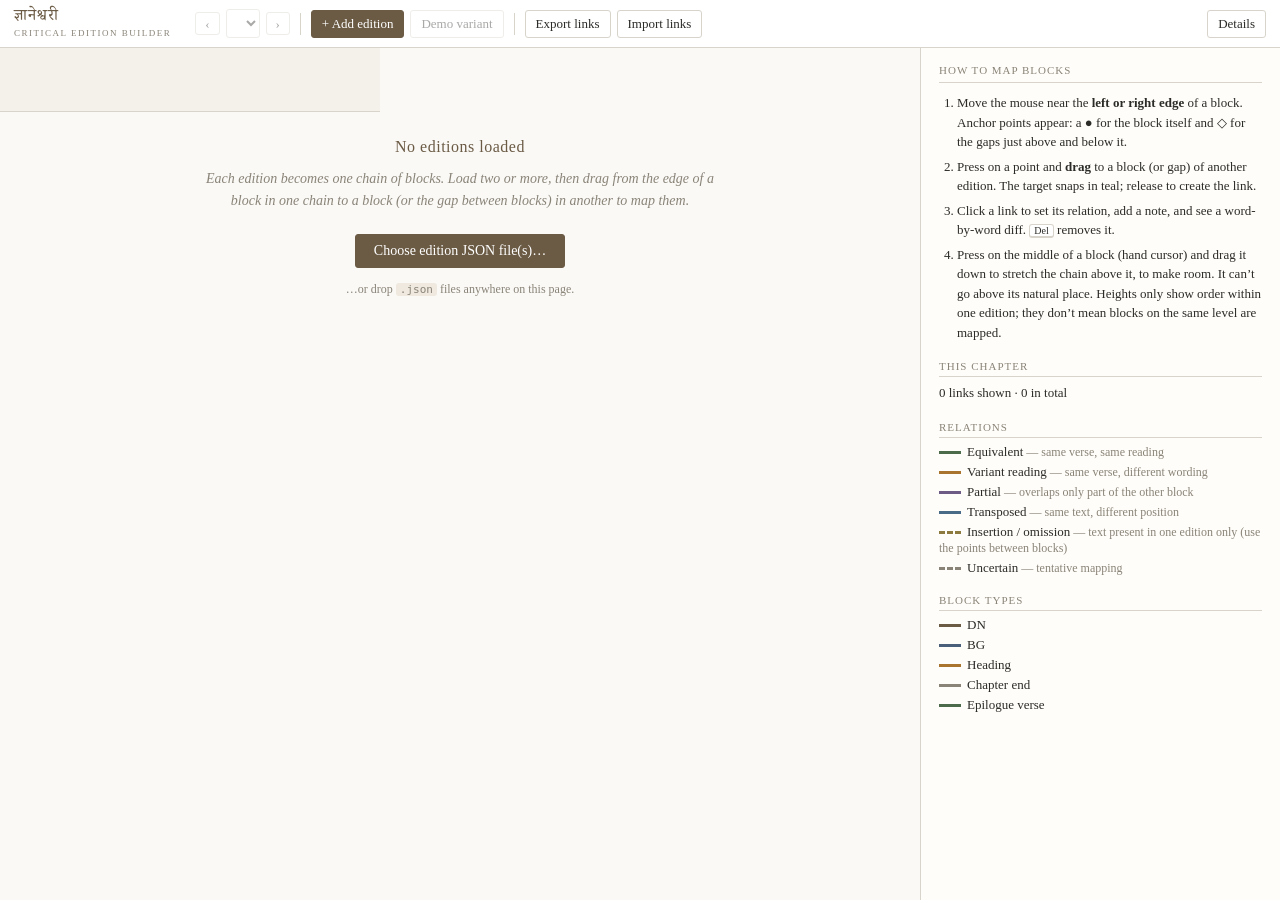
==== frontend/index.html @ ba862899 "init commit" ====
<!DOCTYPE html>
<html lang="en">
<head>
  <meta charset="utf-8">
  <meta name="viewport" content="width=device-width, initial-scale=1">
  <title>Dnyaneshwari Critical Edition Builder</title>
  <link rel="preconnect" href="https://fonts.googleapis.com">
  <link rel="preconnect" href="https://fonts.gstatic.com" crossorigin>
  <link href="https://fonts.googleapis.com/css2?family=Noto+Serif+Devanagari:wght@400;600&display=swap" rel="stylesheet">
  <link rel="stylesheet" href="css/app.css">
</head>
<body class="app">

  <header id="topbar">
    <div class="brand">
      <span class="brand-title sans-text">ज्ञानेश्वरी</span>
      <span class="brand-sub">Critical Edition Builder</span>
    </div>

    <div class="tb-group" id="chapterNav">
      <button class="btn icon" id="prevCh" title="Previous chapter">‹</button>
      <select id="chapterSel" title="Chapter"></select>
      <button class="btn icon" id="nextCh" title="Next chapter">›</button>
    </div>

    <div class="tb-group">
      <button class="btn primary" id="addEd">+ Add edition</button>
      <button class="btn" id="demoEd" title="Create a perturbed copy of the first edition, to try out alignment">Demo variant</button>
    </div>

    <div class="tb-group">
      <button class="btn" id="exportLinks">Export links</button>
      <button class="btn" id="importLinks">Import links</button>
    </div>

    <span id="status" role="status"></span>
    <button class="btn" id="togglePanel" title="Show / hide the details panel">Details</button>
  </header>

  <main id="workspace">
    <div id="scroller">
      <div id="stage">
        <div id="heads"></div>
        <div id="canvas">
          <svg id="overlay" xmlns="http://www.w3.org/2000/svg">
            <g id="gLinks"></g>
            <g id="gHover"></g>
            <g id="gDrag"></g>
          </svg>
        </div>
      </div>
      <div id="empty">
        <h2>No editions loaded</h2>
        <p class="intro-text">Each edition becomes one chain of blocks. Load two or more, then drag from the edge of a block in one chain to a block (or the gap between blocks) in another to map them.</p>
        <p class="center-text">
          <button class="btn primary big" id="emptyAdd">Choose edition JSON file(s)…</button>
        </p>
        <p class="center-text small muted">…or drop <code>.json</code> files anywhere on this page.</p>
      </div>
    </div>
    <aside id="panel"></aside>
  </main>

  <input type="file" id="fileIn" accept=".json,application/json" multiple hidden>
  <input type="file" id="importIn" accept=".json,application/json" hidden>

  <script src="js/util.js"></script>
  <script src="js/diff.js"></script>
  <script src="js/store.js"></script>
  <script src="js/view.js"></script>
  <script src="js/panel.js"></script>
  <script src="js/main.js"></script>
</body>
</html>
---- frontend/css/app.css ----
/*
 * Critical Edition Builder — style sheet.
 * Palette and feel follow the Prakrit Dictionary Engine frontend:
 * warm neutrals, hairline borders, flat panes, Georgia + Noto Serif Devanagari,
 * small letter-spaced uppercase labels.
 */

:root {
  /* palette (copied from prakrit-dictionary-engine/frontend/style.css) */
  --ink: #2b2b28;
  --paper: #faf9f6;
  --card: #fffdf9;
  --line: #d8d4cb;
  --accent: #6b5b45;
  --accent-soft: #efe9df;
  --danger: #9a4b3f;
  --ok: #4b6b4b;
  --muted: #8a8478;

  /* its supporting tints */
  --strip: #f3f1ea;          /* pane heads, table heads */
  --hover: #eee9db;
  --ok-soft: #eef5ea;
  --danger-soft: #f6e9e6;
  --chain: #bdb5a3;

  /* block types */
  --t-dn: #6b5b45;
  --t-bg: #4a5f7a;
  --t-heading: #a8742e;
  --t-end: #8a8478;
  --t-epi: #4b6b4b;

  /* link relations */
  --r-equivalent: #4b6b4b;
  --r-variant: #a8742e;
  --r-partial: #6d5b86;
  --r-transposed: #4a6b88;
  --r-insertion: #8c7a3e;
  --r-uncertain: #8a8478;

  --head-h: 86px;
}

* { box-sizing: border-box; }
html, body { height: 100%; margin: 0; }

body.app {
  font-family: "Georgia", "Times New Roman", serif;
  font-size: 14px;
  background: var(--paper);
  color: var(--ink);
  display: flex;
  flex-direction: column;
  overflow: hidden;
}

.dev, .card-text, .panel-text, .brand-title {
  font-family: "Noto Serif Devanagari", serif;
}
.muted { color: var(--muted); }
.small { font-size: 12px; }
code { background: var(--accent-soft); padding: 0 4px; border-radius: 3px; font-size: 0.92em; }
h2, h3, h4 { font-weight: normal; }

/* ---------- top bar ---------- */
#topbar {
  display: flex;
  align-items: center;
  gap: 10px;
  flex-wrap: wrap;
  padding: 8px 14px;
  background: #fff;
  border-bottom: 1px solid var(--line);
}
.brand { display: flex; flex-direction: column; margin-right: 14px; line-height: 1.25; }
.brand-title { font-size: 16px; letter-spacing: 0.5px; color: var(--accent); white-space: nowrap; }
.brand-sub { font-size: 9px; letter-spacing: 1.5px; text-transform: uppercase; color: var(--muted); }
.tb-group { display: flex; align-items: center; gap: 6px; }
.tb-group + .tb-group::before {
  content: ""; width: 1px; height: 22px; background: var(--line); margin-right: 4px;
}
#status { flex: 1; text-align: right; font-size: 12px; color: var(--muted); min-width: 120px; margin-right: 8px; }
#status:not(:empty)::before { content: "Last action: "; font-weight: 600; font-style: normal; }
#status.err { color: var(--danger); }

.btn, select {
  font-family: inherit;
  font-size: 13px;
  background: #fff;
  border: 1px solid var(--line);
  color: var(--ink);
  padding: 5px 10px;
  border-radius: 3px;
  cursor: pointer;
}
.btn:hover:not(:disabled) { background: var(--accent-soft); }
.btn:disabled, select:disabled { opacity: 0.4; cursor: default; }
.btn.primary { background: var(--accent); color: #fff; border-color: var(--accent); }
.btn.primary:hover:not(:disabled) { background: var(--accent); opacity: 0.9; }
.btn.icon { padding: 3px 9px; line-height: 1.2; }
.btn.big { font-size: 14px; padding: 8px 18px; }
.btn.tiny { padding: 1px 6px; font-size: 11px; line-height: 1.5; }
.btn.danger { color: var(--danger); border-color: var(--danger); background: #fff; }
.btn.danger:hover:not(:disabled) { background: var(--danger-soft); }
select { max-width: 340px; padding: 5px 6px; }

/* ---------- workspace ---------- */
#workspace { flex: 1; min-height: 0; display: flex; }
#scroller {
  position: relative;
  flex: 1;
  min-width: 0;
  overflow: auto;
  background: var(--paper);
}
#stage { position: relative; min-width: 100%; }

#heads {
  position: sticky;
  top: 0;
  z-index: 8;
  height: var(--head-h);
  background: var(--strip);
  border-bottom: 1px solid var(--line);
}
.head { position: absolute; top: 8px; height: calc(var(--head-h) - 14px); }
.head-top { display: flex; align-items: center; justify-content: space-between; gap: 6px; }
.head-name {
  font-size: 15px; color: var(--accent); cursor: text;
  overflow: hidden; text-overflow: ellipsis; white-space: nowrap;
}
.head-name:hover { text-decoration: underline dotted; }
.head-btns { display: flex; gap: 4px; align-items: center; }
.head-sub {
  font-size: 10px; letter-spacing: 1px; text-transform: uppercase; color: var(--muted);
  margin: 4px 0 0;
}
#panel textarea:focus, #panel select:focus { outline: none; border-color: var(--accent); }

#canvas { position: relative; }
.col { position: absolute; top: 0; width: 300px; }
.col-empty { margin-top: 40px; text-align: center; color: var(--muted); font-style: italic; font-size: 13px; }

/* ---------- block cards ---------- */
.card {
  position: absolute;
  left: 0;
  width: 300px;
  height: 116px;
  background: var(--card);
  border: 1px solid var(--line);
  border-left: 4px solid var(--tc, var(--t-dn));
  border-radius: 4px;
  padding: 5px 12px 6px 10px;
  overflow: visible;
  cursor: grab;
  box-shadow: 0 1px 3px rgba(0, 0, 0, 0.05);
}
.card.t-dn-verse { --tc: var(--t-dn); }
.card.t-bg-verse { --tc: var(--t-bg); background: #f6f7f8; }
.card.t-chapter-end { --tc: var(--t-end); background: var(--strip); }
.card.t-heading { --tc: var(--t-heading); background: #fbf5ea; }
.card.t-epilogue-verse, .card.t-epilogue-note { --tc: var(--t-epi); background: var(--ok-soft); }
.card:hover { background-color: var(--accent-soft); }
.card.sel {
  border-color: var(--accent);
  border-left-color: var(--tc);
  background-color: var(--accent-soft);
  box-shadow: 0 0 0 2px var(--accent);
}
.card.end-sel { box-shadow: 0 0 0 2px var(--ok); }
.card.drop { box-shadow: 0 0 0 3px var(--ok); background-color: var(--ok-soft); }

.card-head {
  display: flex; align-items: center; gap: 8px; height: 20px;
  font-size: 10px; letter-spacing: 1px; text-transform: uppercase; color: var(--muted);
}
.bid { color: var(--tc); font-weight: 600; letter-spacing: 0.5px; }
.btype { flex: 1; }
.lcount {
  min-width: 17px; text-align: center; padding: 0 5px; border-radius: 8px;
  background: var(--accent); color: #fff; font-size: 10px; letter-spacing: 0; line-height: 16px;
}
.lcount:empty { display: none; }
.card-text {
  font-size: 15px; line-height: 1.55; color: var(--ink);
  display: -webkit-box; -webkit-line-clamp: 3; -webkit-box-orient: vertical; overflow: hidden;
}

/* the chain: oval — line — oval, linking each block to the next */
/* The spine must sit exactly on the column's centre line (x = 150 of the 300px card), where the
   anchor points are drawn. An absolute child is positioned from the card's *padding* box, which
   starts after the 4px left border, so: left = 150 - 4 (border) - 1 (half of the 2px line). */
.chain {
  position: absolute; left: 145px; top: calc(100% + 1px); width: 0; height: 44px;
  border-left: 2px solid var(--chain); pointer-events: none;
}
.chain::before, .chain::after {
  content: ""; position: absolute; left: -5px; width: 8px; height: 8px;
  border-radius: 50%; background: var(--chain);
}
.chain.pre { top: auto; bottom: calc(100% + 1px); }
.chain::before { top: -4px; }
.chain::after { bottom: -4px; }

/* ---------- overlay (links, anchors) ---------- */
#overlay { position: absolute; left: 0; top: 0; z-index: 4; pointer-events: none; overflow: visible; }
.lk { --c: var(--r-equivalent); }
.lk.rel-variant { --c: var(--r-variant); }
.lk.rel-partial { --c: var(--r-partial); }
.lk.rel-transposed { --c: var(--r-transposed); }
.lk.rel-insertion { --c: var(--r-insertion); }
.lk.rel-uncertain { --c: var(--r-uncertain); }
.lk .line { fill: none; stroke: var(--c); stroke-width: 2.4; opacity: 0.85; }
.lk.rel-uncertain .line, .lk.rel-insertion .line { stroke-dasharray: 7 5; }
.lk .hit { fill: none; stroke: transparent; stroke-width: 16; pointer-events: stroke; cursor: pointer; }
.lk .end { fill: var(--c); stroke: var(--paper); stroke-width: 1.5; }
.lk:hover .line { stroke-width: 3.6; opacity: 1; }
.lk.sel .line { stroke-width: 4.5; opacity: 1; }

.dot { pointer-events: all; cursor: crosshair; fill: #fff; stroke: var(--accent); stroke-width: 2; }
.dot:hover { fill: var(--accent-soft); stroke-width: 3; }
.drag-line { fill: none; stroke: var(--accent); stroke-width: 2.6; stroke-dasharray: 8 5; }
.snap-ring { fill: rgba(75, 107, 75, 0.16); stroke: var(--ok); stroke-width: 2.5; }
.cand { fill: #fff; stroke: var(--ok); stroke-width: 1.5; opacity: 0.75; }
body.dragging { cursor: crosshair; user-select: none; }
body.dragging .card { cursor: crosshair; }
body.moving, body.moving * { cursor: grabbing !important; user-select: none; }

/* ---------- empty state ---------- */
#empty {
  position: absolute; inset: 0; display: none; padding: 90px 40px; text-align: center;
  max-width: 600px; margin: 0 auto; color: var(--ink);
}
#empty.show { display: block; }
#empty h2 { font-size: 16px; letter-spacing: 0.5px; color: var(--accent); margin: 0 0 12px; }
.intro-text { font-style: italic; color: var(--muted); line-height: 1.55; margin: 0 0 22px; }
.center-text { text-align: center; }

/* ---------- details panel ---------- */
#panel {
  width: 360px; flex: none; overflow: auto; background: var(--card);
  border-left: 1px solid var(--line); padding: 16px 18px 24px;
}
#panel.hidden { display: none; }
#panel h3 {
  margin: 0 0 10px; font-size: 11px; letter-spacing: 1px; text-transform: uppercase; color: var(--muted);
  border-bottom: 1px solid var(--line); padding-bottom: 6px;
}
#panel h4 {
  margin: 18px 0 6px; font-size: 11px; letter-spacing: 1px; text-transform: uppercase; color: var(--muted);
  border-bottom: 1px solid var(--line); padding-bottom: 4px;
}
#panel p { font-size: 13px; line-height: 1.5; margin: 6px 0; }
#panel .row { display: flex; gap: 8px; align-items: center; margin: 8px 0; font-size: 13px; }
#panel .row label { color: var(--muted); font-size: 11px; letter-spacing: 1px; text-transform: uppercase; min-width: 66px; }
#panel textarea {
  width: 100%; font: inherit; font-size: 13px; border: 1px solid var(--line); border-radius: 3px;
  padding: 6px 8px; min-height: 64px; resize: vertical; background: #fff; color: var(--ink);
}
.panel-text {
  line-height: 1.7; font-size: 15px; padding: 7px 10px; background: #fff;
  border: 1px solid var(--line); border-left: 2px solid var(--line); border-radius: 3px;
}
.endpoint { margin: 10px 0; }
.endpoint .who { color: var(--accent); font-size: 14px; }
.endpoint .where { color: var(--muted); font-size: 12px; font-style: italic; margin: 1px 0 4px; }
.endpoint a { color: var(--accent); }
.diff span.del { background: var(--danger-soft); color: var(--danger); text-decoration: line-through; border-radius: 2px; }
.diff span.add { background: var(--ok-soft); color: var(--ok); border-radius: 2px; }
.diff span.sep { color: #b8b2a3; }
.sim { font-size: 13px; }
.sim b { color: var(--ok); font-size: 24px; font-weight: normal; font-variant-numeric: tabular-nums; margin-right: 4px; }
.linklist { list-style: none; margin: 4px 0; padding: 0; }
.linklist li {
  padding: 7px 10px; border: 1px solid var(--line); border-radius: 4px; margin-bottom: 6px;
  cursor: pointer; background: #fff; font-size: 13px;
}
.linklist li:hover { background: var(--accent-soft); }
.linklist b { font-weight: normal; color: var(--accent); }
.sw { display: inline-block; width: 22px; height: 0; border-top: 3px solid var(--c, var(--muted)); vertical-align: middle; margin-right: 6px; }
.sw.dash { border-top-style: dashed; }
.legend div { margin: 4px 0; font-size: 13px; }
.legend b { font-weight: normal; }
.kbd, kbd {
  font-family: inherit; font-size: 10px; border: 1px solid var(--line); border-bottom-width: 2px;
  border-radius: 3px; padding: 0 4px; background: #fff;
}
.howto { padding-left: 18px; margin: 0; font-size: 13px; line-height: 1.5; }
.howto li { margin: 5px 0; }
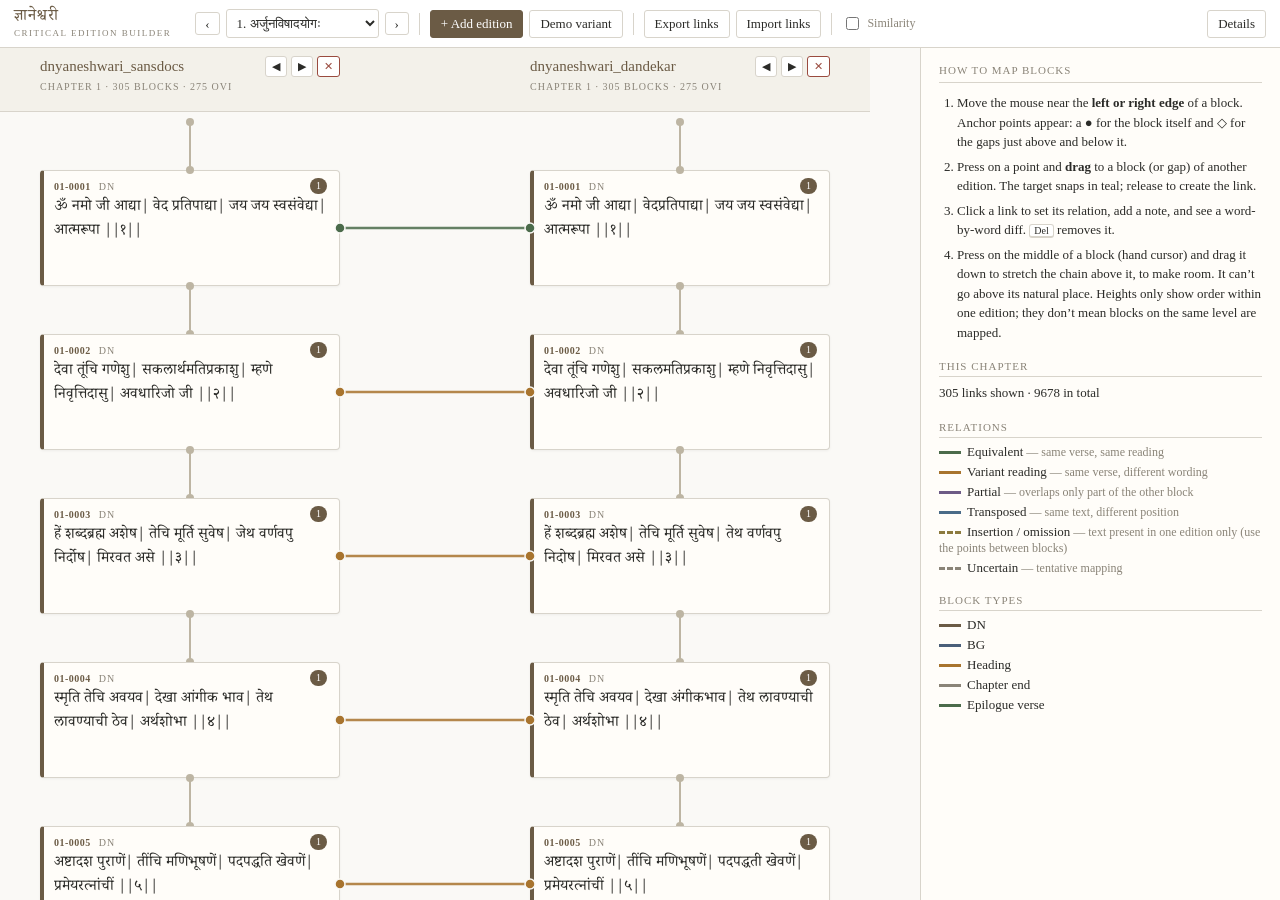
==== commit ccdeebf4: "Show link similarity score with a toolbar checkbox Co-Authored-By: Claude Sonnet 5.5 <noreply@anthro" ====
--- a/frontend/index.html
+++ b/frontend/index.html
@@ -31,6 +31,10 @@
     <div class="tb-group">
       <button class="btn" id="exportLinks">Export links</button>
       <button class="btn" id="importLinks">Import links</button>
+    </div>
+
+    <div class="tb-group">
+      <label class="chk" title="Show the text-similarity score (0-100%) on links that have one"><input type="checkbox" id="showSim"> Similarity</label>
     </div>
 
     <span id="status" role="status"></span>
--- a/frontend/css/app.css
+++ b/frontend/css/app.css
@@ -289,3 +289,12 @@
 }
 .howto { padding-left: 18px; margin: 0; font-size: 13px; line-height: 1.5; }
 .howto li { margin: 5px 0; }
+
+/* similarity badges on links */
+.chk { display: inline-flex; align-items: center; gap: 5px; font-size: 12px; color: var(--muted); cursor: pointer; user-select: none; }
+.sim { pointer-events: none; }
+.sim rect { stroke: var(--paper); stroke-width: 1; }
+.sim text { font: 600 9px/1 system-ui, sans-serif; fill: #fff; }
+.sim.hi rect { fill: #4b6b4b; }
+.sim.mid rect { fill: #a8742e; }
+.sim.lo rect { fill: #a8453a; }
